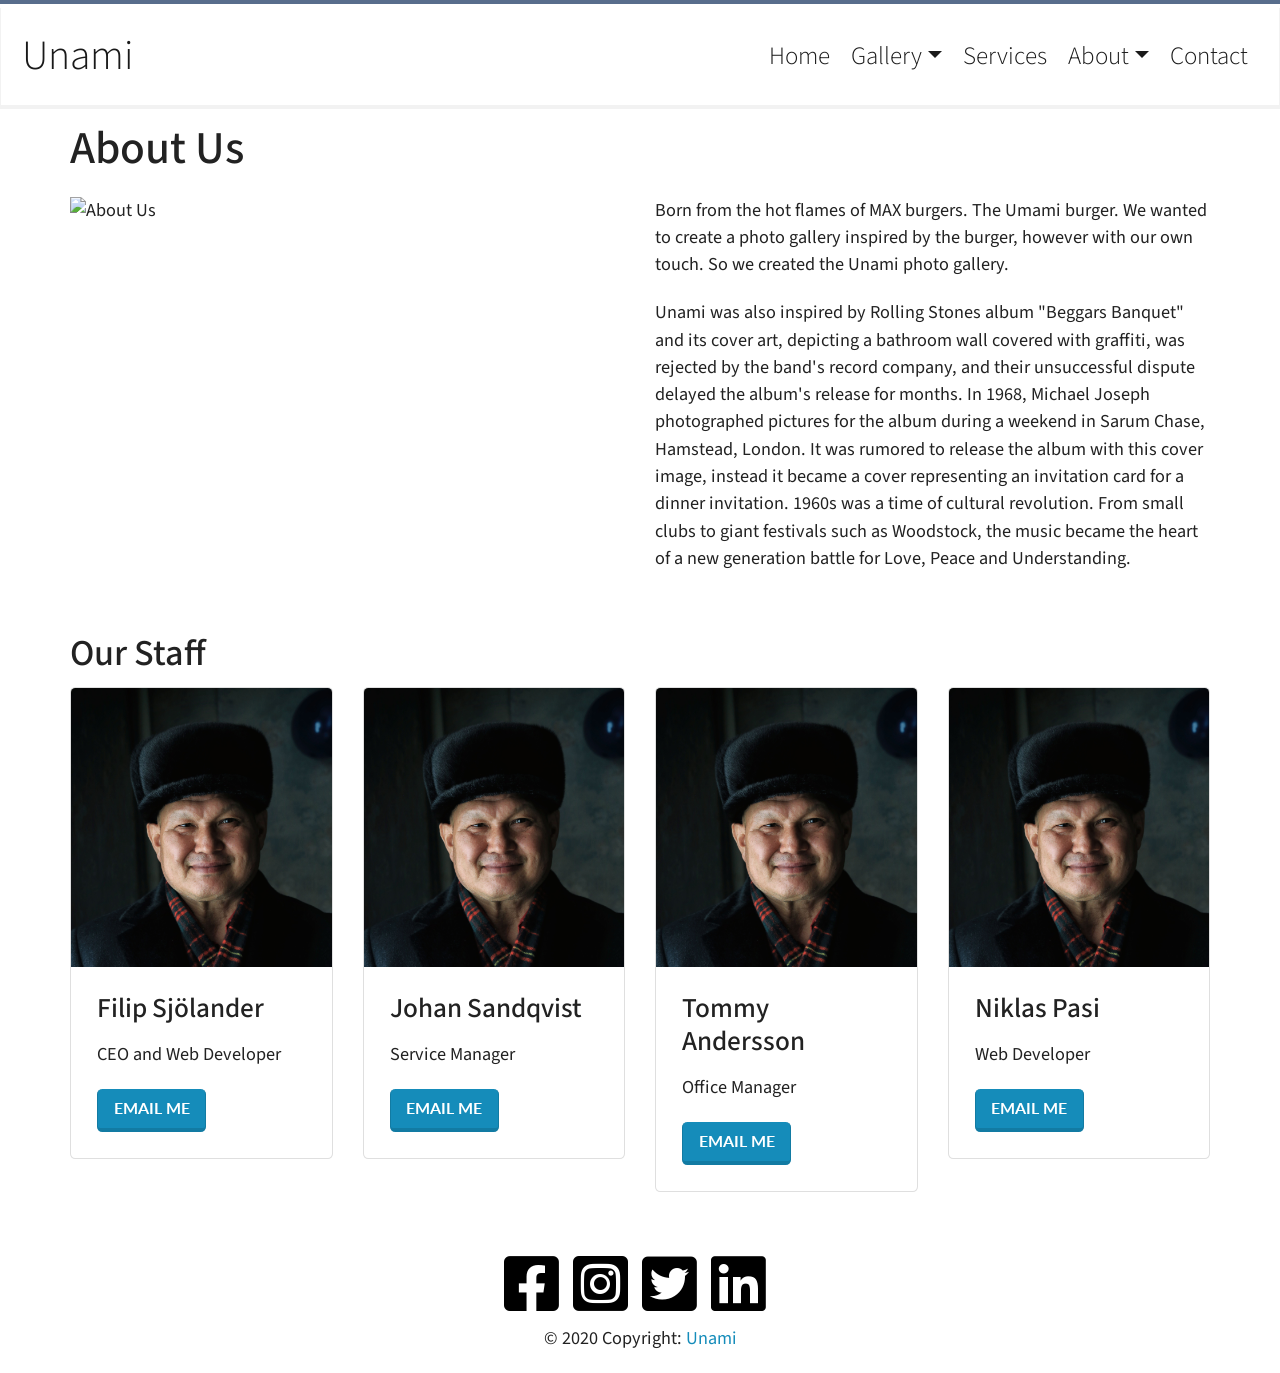
==== about.html @ f7d52b7b "Fix" ====
<!DOCTYPE html>
<html lang="en">

<head>
    <meta charset="UTF-8">
    <meta name="viewport" content="width=device-width, initial-scale=1.0">
    <meta name="description" content="Unami - About Us">
    <title>About</title>
    <link rel="stylesheet" href="style.css">
    <link href="https://fonts.googleapis.com/css?family=Lato:300&display=swap" rel="stylesheet">
    <link rel="stylesheet" href="bootstrap.min.css">
    <script src="https://ajax.googleapis.com/ajax/libs/jquery/3.4.1/jquery.min.js"></script>
    <script src="https://cdnjs.cloudflare.com/ajax/libs/popper.js/1.16.0/umd/popper.min.js"></script>
    <script src="https://maxcdn.bootstrapcdn.com/bootstrap/4.4.1/js/bootstrap.min.js"></script>
    <link rel="stylesheet" href="https://cdnjs.cloudflare.com/ajax/libs/font-awesome/5.13.0/css/all.min.css"
        integrity="sha256-h20CPZ0QyXlBuAw7A+KluUYx/3pK+c7lYEpqLTlxjYQ=" crossorigin="anonymous" />
    <script src="HTML_Include.js"></script>
</head>

<body>
    <div w3-include-html="navbar.html"></div>
    <div class="container">
        <h1>About Us</h1>
            <div class="row">
                <div class="col">

                    <img src="photos/about-us.jpg" alt="About Us" width="100%">
                </div>
                <div class="col">
                    <p>Born from the hot flames of MAX burgers. The Umami burger. We wanted to create a photo gallery
                        inspired by
                        the burger, however with our own touch. So we created the Unami photo gallery.</p>
                    <p>Unami was also inspired by Rolling Stones album "Beggars Banquet" and its cover art, depicting a
                        bathroom
                        wall covered with graffiti, was rejected by the band's record company, and their unsuccessful
                        dispute
                        delayed the album's release for months. In 1968, Michael Joseph photographed pictures for the
                        album
                        during a
                        weekend in Sarum Chase, Hamstead, London. It was rumored to release the album with this cover
                        image,
                        instead
                        it became a cover representing an invitation card for a dinner invitation. 1960s was a time of
                        cultural
                        revolution. From small clubs to giant festivals such as Woodstock, the music became the heart of
                        a
                        new
                        generation battle for Love, Peace and Understanding.</p>

                </div>
            </div>
        <h2 style="margin-top: 40px;">Our Staff</h2>
        <div class="row">
            <div class="col mx-auto">
                <div class="card">
                    <img class="card-img-top" src="photos/profile-pic1.jpg" alt="Filip Sjölander">
                    <div class="card-body">
                        <h4 class="card-title">Filip Sjölander</h4>
                        <p class="card-text">CEO and Web Developer</p>
                        <a href="mailto:filipsjolander@unami.com" class="btn btn-primary">Email Me</a>
                    </div>
                </div>
            </div>
            <div class="col mx-auto">
                <div class="card">
                    <img class="card-img-top" src="photos/profile-pic1.jpg" alt="Filip Sjölander">
                    <div class="card-body">
                        <h4 class="card-title">Johan Sandqvist</h4>
                        <p class="card-text">Service Manager</p>
                        <a href="mailto:filipsjolander@unami.com" class="btn btn-primary">Email Me</a>
                    </div>
                </div>
            </div>
            <div class="col mx-auto">
                <div class="card">
                    <img class="card-img-top" src="photos/profile-pic1.jpg" alt="Filip Sjölander">
                    <div class="card-body">
                        <h4 class="card-title">Tommy Andersson</h4>
                        <p class="card-text">Office Manager</p>
                        <a href="mailto:filipsjolander@unami.com" class="btn btn-primary">Email Me</a>
                    </div>
                </div>
            </div>
            <div class="col mx-auto">
                <div class="card">
                    <img class="card-img-top" src="photos/profile-pic1.jpg" alt="Filip Sjölander">
                    <div class="card-body">
                        <h4 class="card-title">Niklas Pasi</h4>
                        <p class="card-text">Web Developer</p>
                        <a href="mailto:filipsjolander@unami.com" class="btn btn-primary">Email Me</a>
                    </div>
                </div>
            </div>
        </div>
    </div>
    <div w3-include-html="footer.html"></div>
    <script>includeHTML();</script>
    <script src="animations.js"></script>
</body>

</html>
---- style.css ----
html {
    overflow-y: scroll;
    overflow-x: hidden;
    margin: 0;
    padding: 0;
    scroll-behavior: smooth;
    font-size: 1.3rem;
    font-family: 'Lato', 'Lucida Sans', 'Lucida Sans Regular', 'Lucida Grande', 'Lucida Sans Unicode', Geneva, Verdana, sans-serif;
}

.navbar {
    margin-bottom: 1%;
    margin-top: 4px;
}
.nav-link {
    color: rgb(26, 26, 26) !important; 
}
.over-nav {
    background-color: #586d8c;
    height: 4px;
    width: 100vw;
}

.gallery {
    -webkit-column-count: 3;
    -moz-column-count: 3;
    column-count: 3;
    -webkit-column-width: 33%;
    -moz-column-width: 33%;
    column-width: 33%;
}

.splashtext {
    margin-top: 17%;
    font-weight: 200;
    font-size: 10rem;
    z-index: 2;
}

.under-splashtext {
    font-weight: 100;
    font-size: 3rem;
    margin-top: -3%;
}

.btn {
    font-family: Lato;
}

.navbar-brand {
    font-size: 2rem !important;
}
.table .fa-check-circle {
    color: green;
    font-size: 1.5rem;
}
.table .fa-times-circle {
    color: red;
    font-size: 1.5rem;
}

.nav-link {
    font-size: 1.2rem !important;
}

.background {
    margin-top: -2%;
    width: 100vw;
    height: 100vh;
    margin-bottom: -900px;
    z-index: -1;
}

.index-container {
    margin-bottom: 500px;
}

.blockquote-footer {
    margin-bottom: 550px;
}

h1 {
    margin-bottom: 20px !important;
}

.container {
    padding: 0 !important;
}

.page-footer {
    margin-top: 40px;
}

.socials a {
    font-size: 3rem;
    color: black;
    text-decoration: none;
    margin-right: 10px;
    margin-bottom: 10px;
}

.socials a:hover {
    font-size: 3rem;
    color: rgb(185, 185, 185);
    text-decoration: none;
}

a:hover {
    cursor: pointer;
}



.card-head {
    padding: 10px 0 0 0 !important;
}
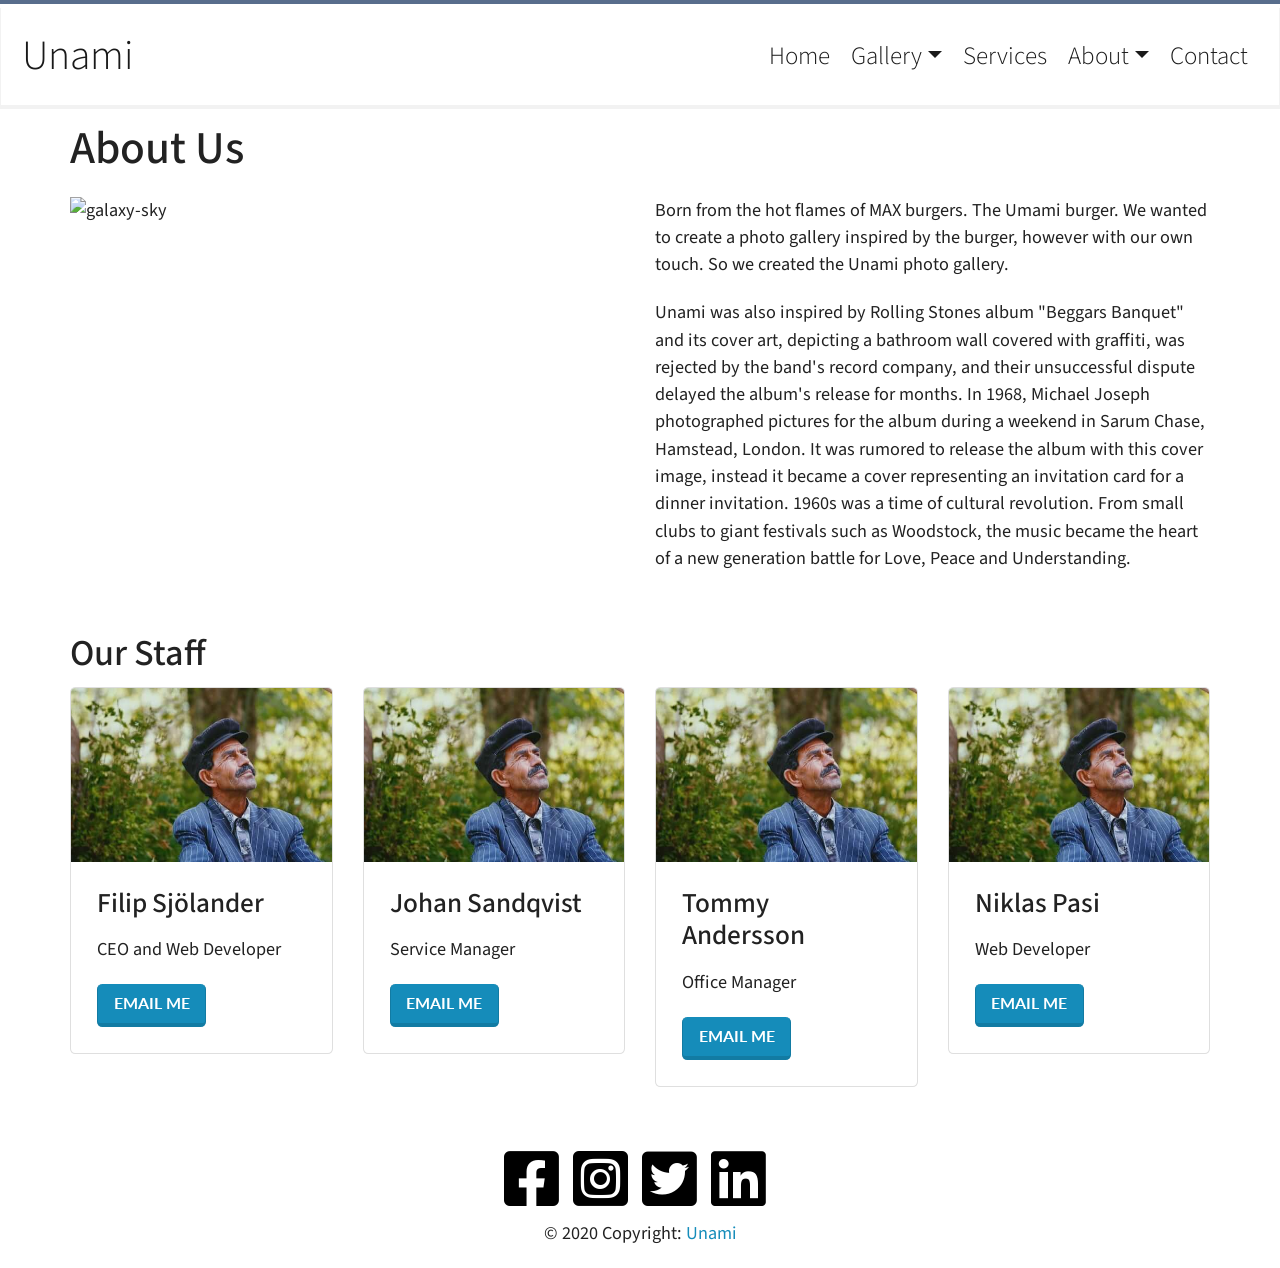
==== commit 26c460fd: "Add files via upload" ====
--- a/about.html
+++ b/about.html
@@ -1,101 +1,101 @@
-<!DOCTYPE html>
-<html lang="en">
-
-<head>
-    <meta charset="UTF-8">
-    <meta name="viewport" content="width=device-width, initial-scale=1.0">
-    <meta name="description" content="Unami - About Us">
-    <title>About</title>
-    <link rel="stylesheet" href="style.css">
-    <link href="https://fonts.googleapis.com/css?family=Lato:300&display=swap" rel="stylesheet">
-    <link rel="stylesheet" href="bootstrap.min.css">
-    <script src="https://ajax.googleapis.com/ajax/libs/jquery/3.4.1/jquery.min.js"></script>
-    <script src="https://cdnjs.cloudflare.com/ajax/libs/popper.js/1.16.0/umd/popper.min.js"></script>
-    <script src="https://maxcdn.bootstrapcdn.com/bootstrap/4.4.1/js/bootstrap.min.js"></script>
-    <link rel="stylesheet" href="https://cdnjs.cloudflare.com/ajax/libs/font-awesome/5.13.0/css/all.min.css"
-        integrity="sha256-h20CPZ0QyXlBuAw7A+KluUYx/3pK+c7lYEpqLTlxjYQ=" crossorigin="anonymous" />
-    <script src="HTML_Include.js"></script>
-</head>
-
-<body>
-    <div w3-include-html="navbar.html"></div>
-    <div class="container">
-        <h1>About Us</h1>
-            <div class="row">
-                <div class="col">
-
-                    <img src="photos/about-us.jpg" alt="About Us" width="100%">
-                </div>
-                <div class="col">
-                    <p>Born from the hot flames of MAX burgers. The Umami burger. We wanted to create a photo gallery
-                        inspired by
-                        the burger, however with our own touch. So we created the Unami photo gallery.</p>
-                    <p>Unami was also inspired by Rolling Stones album "Beggars Banquet" and its cover art, depicting a
-                        bathroom
-                        wall covered with graffiti, was rejected by the band's record company, and their unsuccessful
-                        dispute
-                        delayed the album's release for months. In 1968, Michael Joseph photographed pictures for the
-                        album
-                        during a
-                        weekend in Sarum Chase, Hamstead, London. It was rumored to release the album with this cover
-                        image,
-                        instead
-                        it became a cover representing an invitation card for a dinner invitation. 1960s was a time of
-                        cultural
-                        revolution. From small clubs to giant festivals such as Woodstock, the music became the heart of
-                        a
-                        new
-                        generation battle for Love, Peace and Understanding.</p>
-
-                </div>
-            </div>
-        <h2 style="margin-top: 40px;">Our Staff</h2>
-        <div class="row">
-            <div class="col mx-auto">
-                <div class="card">
-                    <img class="card-img-top" src="photos/profile-pic1.jpg" alt="Filip Sjölander">
-                    <div class="card-body">
-                        <h4 class="card-title">Filip Sjölander</h4>
-                        <p class="card-text">CEO and Web Developer</p>
-                        <a href="mailto:filipsjolander@unami.com" class="btn btn-primary">Email Me</a>
-                    </div>
-                </div>
-            </div>
-            <div class="col mx-auto">
-                <div class="card">
-                    <img class="card-img-top" src="photos/profile-pic1.jpg" alt="Filip Sjölander">
-                    <div class="card-body">
-                        <h4 class="card-title">Johan Sandqvist</h4>
-                        <p class="card-text">Service Manager</p>
-                        <a href="mailto:filipsjolander@unami.com" class="btn btn-primary">Email Me</a>
-                    </div>
-                </div>
-            </div>
-            <div class="col mx-auto">
-                <div class="card">
-                    <img class="card-img-top" src="photos/profile-pic1.jpg" alt="Filip Sjölander">
-                    <div class="card-body">
-                        <h4 class="card-title">Tommy Andersson</h4>
-                        <p class="card-text">Office Manager</p>
-                        <a href="mailto:filipsjolander@unami.com" class="btn btn-primary">Email Me</a>
-                    </div>
-                </div>
-            </div>
-            <div class="col mx-auto">
-                <div class="card">
-                    <img class="card-img-top" src="photos/profile-pic1.jpg" alt="Filip Sjölander">
-                    <div class="card-body">
-                        <h4 class="card-title">Niklas Pasi</h4>
-                        <p class="card-text">Web Developer</p>
-                        <a href="mailto:filipsjolander@unami.com" class="btn btn-primary">Email Me</a>
-                    </div>
-                </div>
-            </div>
-        </div>
-    </div>
-    <div w3-include-html="footer.html"></div>
-    <script>includeHTML();</script>
-    <script src="animations.js"></script>
-</body>
-
+<!DOCTYPE html>
+<html lang="en">
+
+<head>
+    <meta charset="UTF-8">
+    <meta name="viewport" content="width=device-width, initial-scale=1.0">
+    <meta name="description" content="Unami - About Us">
+    <title>About</title>
+    <link rel="stylesheet" href="style.css">
+    <link href="https://fonts.googleapis.com/css?family=Lato:300&display=swap" rel="stylesheet">
+    <link rel="stylesheet" href="bootstrap.min.css">
+    <script src="https://ajax.googleapis.com/ajax/libs/jquery/3.4.1/jquery.min.js"></script>
+    <script src="https://cdnjs.cloudflare.com/ajax/libs/popper.js/1.16.0/umd/popper.min.js"></script>
+    <script src="https://maxcdn.bootstrapcdn.com/bootstrap/4.4.1/js/bootstrap.min.js"></script>
+    <link rel="stylesheet" href="https://cdnjs.cloudflare.com/ajax/libs/font-awesome/5.13.0/css/all.min.css"
+        integrity="sha256-h20CPZ0QyXlBuAw7A+KluUYx/3pK+c7lYEpqLTlxjYQ=" crossorigin="anonymous" />
+    <script src="HTML_Include.js"></script>
+</head>
+
+<body>
+    <div w3-include-html="navbar.html"></div>
+    <div class="container">
+        <h1>About Us</h1>
+            <div class="row">
+                <div class="col">
+
+                    <img src="photos/about-us.jpg" alt="galaxy-sky" width="100%">
+                </div>
+                <div class="col">
+                    <p>Born from the hot flames of MAX burgers. The Umami burger. We wanted to create a photo gallery
+                        inspired by
+                        the burger, however with our own touch. So we created the Unami photo gallery.</p>
+                    <p>Unami was also inspired by Rolling Stones album "Beggars Banquet" and its cover art, depicting a
+                        bathroom
+                        wall covered with graffiti, was rejected by the band's record company, and their unsuccessful
+                        dispute
+                        delayed the album's release for months. In 1968, Michael Joseph photographed pictures for the
+                        album
+                        during a
+                        weekend in Sarum Chase, Hamstead, London. It was rumored to release the album with this cover
+                        image,
+                        instead
+                        it became a cover representing an invitation card for a dinner invitation. 1960s was a time of
+                        cultural
+                        revolution. From small clubs to giant festivals such as Woodstock, the music became the heart of
+                        a
+                        new
+                        generation battle for Love, Peace and Understanding.</p>
+
+                </div>
+            </div>
+        <h2 style="margin-top: 40px;">Our Staff</h2>
+        <div class="row">
+            <div class="col mx-auto">
+                <div class="card">
+                    <img class="card-img-top" src="photos/profile-pic1.jpg" alt="Filip Sjölander">
+                    <div class="card-body">
+                        <h4 class="card-title">Filip Sjölander</h4>
+                        <p class="card-text">CEO and Web Developer</p>
+                        <a href="mailto:filipsjolander@unami.com" class="btn btn-primary">Email Me</a>
+                    </div>
+                </div>
+            </div>
+            <div class="col mx-auto">
+                <div class="card">
+                    <img class="card-img-top" src="photos/profile-pic1.jpg" alt="Filip Sjölander">
+                    <div class="card-body">
+                        <h4 class="card-title">Johan Sandqvist</h4>
+                        <p class="card-text">Service Manager</p>
+                        <a href="mailto:filipsjolander@unami.com" class="btn btn-primary">Email Me</a>
+                    </div>
+                </div>
+            </div>
+            <div class="col mx-auto">
+                <div class="card">
+                    <img class="card-img-top" src="photos/profile-pic1.jpg" alt="Filip Sjölander">
+                    <div class="card-body">
+                        <h4 class="card-title">Tommy Andersson</h4>
+                        <p class="card-text">Office Manager</p>
+                        <a href="mailto:filipsjolander@unami.com" class="btn btn-primary">Email Me</a>
+                    </div>
+                </div>
+            </div>
+            <div class="col mx-auto">
+                <div class="card">
+                    <img class="card-img-top" src="photos/profile-pic1.jpg" alt="Filip Sjölander">
+                    <div class="card-body">
+                        <h4 class="card-title">Niklas Pasi</h4>
+                        <p class="card-text">Web Developer</p>
+                        <a href="mailto:filipsjolander@unami.com" class="btn btn-primary">Email Me</a>
+                    </div>
+                </div>
+            </div>
+        </div>
+    </div>
+    <div w3-include-html="footer.html"></div>
+    <script>includeHTML();</script>
+    <script src="animations.js"></script>
+</body>
+
 </html>
--- a/style.css
+++ b/style.css
@@ -1,116 +1,116 @@
-html {
-    overflow-y: scroll;
-    overflow-x: hidden;
-    margin: 0;
-    padding: 0;
-    scroll-behavior: smooth;
-    font-size: 1.3rem;
-    font-family: 'Lato', 'Lucida Sans', 'Lucida Sans Regular', 'Lucida Grande', 'Lucida Sans Unicode', Geneva, Verdana, sans-serif;
-}
-
-.navbar {
-    margin-bottom: 1%;
-    margin-top: 4px;
-}
-.nav-link {
-    color: rgb(26, 26, 26) !important; 
-}
-.over-nav {
-    background-color: #586d8c;
-    height: 4px;
-    width: 100vw;
-}
-
-.gallery {
-    -webkit-column-count: 3;
-    -moz-column-count: 3;
-    column-count: 3;
-    -webkit-column-width: 33%;
-    -moz-column-width: 33%;
-    column-width: 33%;
-}
-
-.splashtext {
-    margin-top: 17%;
-    font-weight: 200;
-    font-size: 10rem;
-    z-index: 2;
-}
-
-.under-splashtext {
-    font-weight: 100;
-    font-size: 3rem;
-    margin-top: -3%;
-}
-
-.btn {
-    font-family: Lato;
-}
-
-.navbar-brand {
-    font-size: 2rem !important;
-}
-.table .fa-check-circle {
-    color: green;
-    font-size: 1.5rem;
-}
-.table .fa-times-circle {
-    color: red;
-    font-size: 1.5rem;
-}
-
-.nav-link {
-    font-size: 1.2rem !important;
-}
-
-.background {
-    margin-top: -2%;
-    width: 100vw;
-    height: 100vh;
-    margin-bottom: -900px;
-    z-index: -1;
-}
-
-.index-container {
-    margin-bottom: 500px;
-}
-
-.blockquote-footer {
-    margin-bottom: 550px;
-}
-
-h1 {
-    margin-bottom: 20px !important;
-}
-
-.container {
-    padding: 0 !important;
-}
-
-.page-footer {
-    margin-top: 40px;
-}
-
-.socials a {
-    font-size: 3rem;
-    color: black;
-    text-decoration: none;
-    margin-right: 10px;
-    margin-bottom: 10px;
-}
-
-.socials a:hover {
-    font-size: 3rem;
-    color: rgb(185, 185, 185);
-    text-decoration: none;
-}
-
-a:hover {
-    cursor: pointer;
-}
-
-
-
-.card-head {
-    padding: 10px 0 0 0 !important;
+html {
+    overflow-y: scroll;
+    overflow-x: hidden;
+    margin: 0;
+    padding: 0;
+    scroll-behavior: smooth;
+    font-size: 1.3rem;
+    font-family: 'Lato', 'Lucida Sans', 'Lucida Sans Regular', 'Lucida Grande', 'Lucida Sans Unicode', Geneva, Verdana, sans-serif;
+}
+
+.navbar {
+    margin-bottom: 1%;
+    margin-top: 4px;
+}
+.nav-link {
+    color: rgb(26, 26, 26) !important; 
+}
+.over-nav {
+    background-color: #586d8c;
+    height: 4px;
+    width: 100vw;
+}
+
+.gallery {
+    -webkit-column-count: 3;
+    -moz-column-count: 3;
+    column-count: 3;
+    -webkit-column-width: 33%;
+    -moz-column-width: 33%;
+    column-width: 33%;
+}
+
+.splashtext {
+    margin-top: 17%;
+    font-weight: 200;
+    font-size: 10rem;
+    z-index: 2;
+}
+
+.under-splashtext {
+    font-weight: 100;
+    font-size: 3rem;
+    margin-top: -3%;
+}
+
+.btn {
+    font-family: Lato;
+}
+
+.navbar-brand {
+    font-size: 2rem !important;
+}
+.table .fa-check-circle {
+    color: green;
+    font-size: 1.5rem;
+}
+.table .fa-times-circle {
+    color: red;
+    font-size: 1.5rem;
+}
+
+.nav-link {
+    font-size: 1.2rem !important;
+}
+
+.background {
+    margin-top: -2%;
+    width: 100vw;
+    height: 100vh;
+    margin-bottom: -900px;
+    z-index: -1;
+}
+
+.index-container {
+    margin-bottom: 500px;
+}
+
+.blockquote-footer {
+    margin-bottom: 550px;
+}
+
+h1 {
+    margin-bottom: 20px !important;
+}
+
+.container {
+    padding: 0 !important;
+}
+
+.page-footer {
+    margin-top: 40px;
+}
+
+.socials a {
+    font-size: 3rem;
+    color: black;
+    text-decoration: none;
+    margin-right: 10px;
+    margin-bottom: 10px;
+}
+
+.socials a:hover {
+    font-size: 3rem;
+    color: rgb(185, 185, 185);
+    text-decoration: none;
+}
+
+a:hover {
+    cursor: pointer;
+}
+
+
+
+.card-head {
+    padding: 10px 0 0 0 !important;
 }
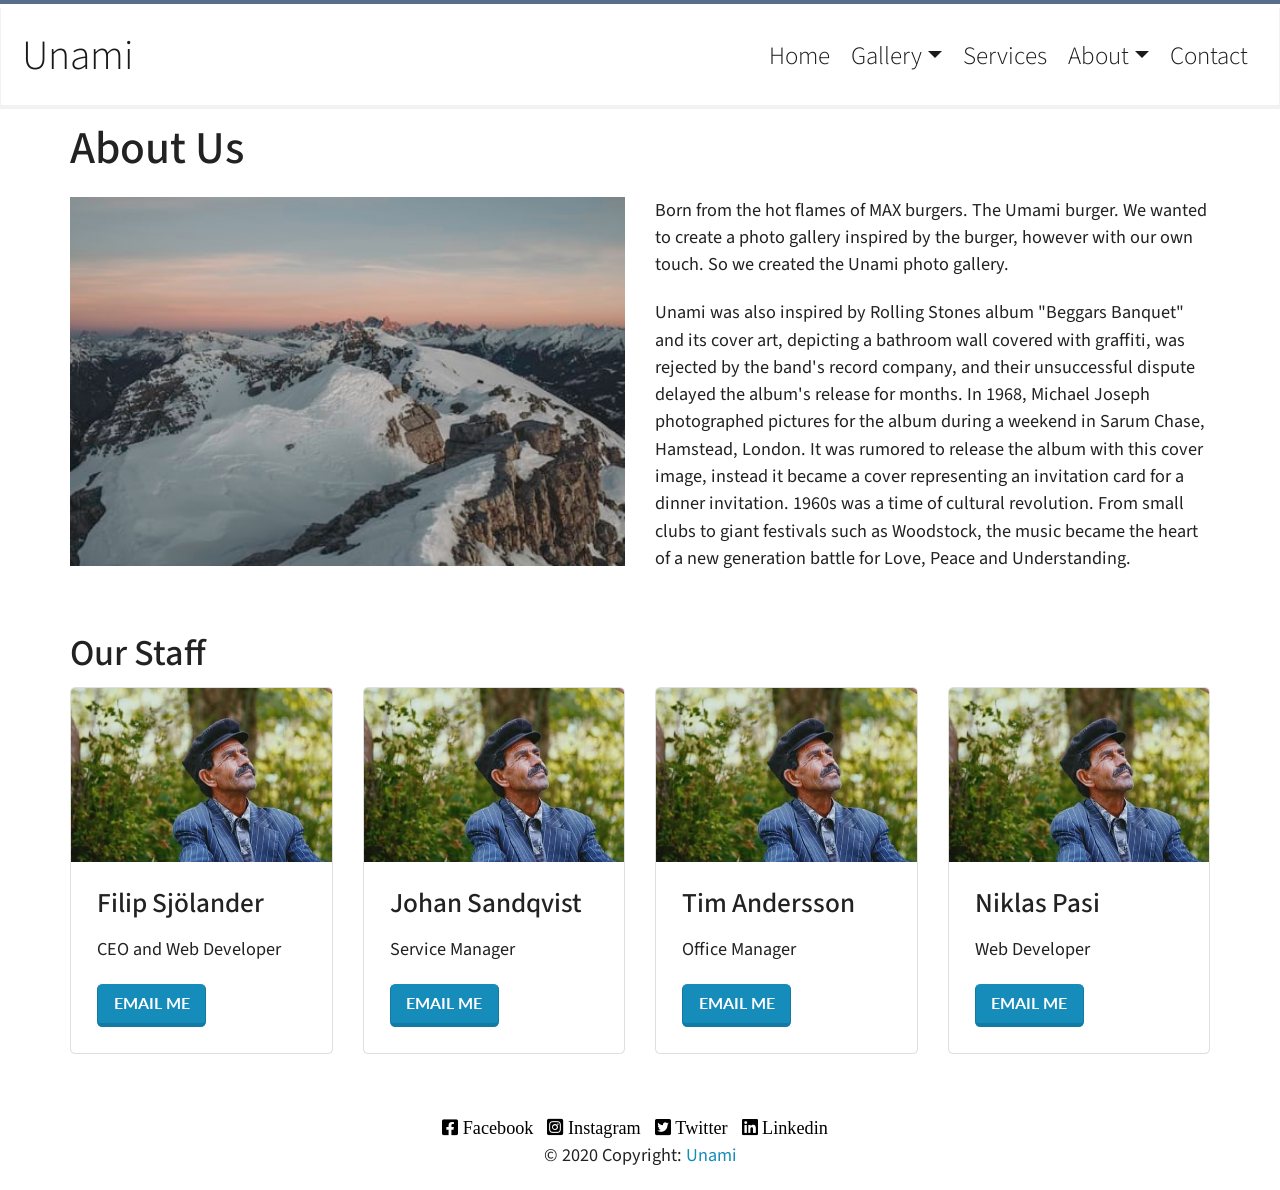
==== commit ee5d7fc6: "new" ====
--- a/about.html
+++ b/about.html
@@ -24,7 +24,7 @@
             <div class="row">
                 <div class="col">
 
-                    <img src="photos/about-us.jpg" alt="galaxy-sky" width="100%">
+                    <img src="photos/snowy-mountain.jpg" alt="snowy-mountain" width="100%">
                 </div>
                 <div class="col">
                     <p>Born from the hot flames of MAX burgers. The Umami burger. We wanted to create a photo gallery
@@ -75,7 +75,7 @@
                 <div class="card">
                     <img class="card-img-top" src="photos/profile-pic1.jpg" alt="Filip Sjölander">
                     <div class="card-body">
-                        <h4 class="card-title">Tommy Andersson</h4>
+                        <h4 class="card-title">Tim Andersson</h4>
                         <p class="card-text">Office Manager</p>
                         <a href="mailto:filipsjolander@unami.com" class="btn btn-primary">Email Me</a>
                     </div>
--- a/style.css
+++ b/style.css
@@ -12,9 +12,11 @@
     margin-bottom: 1%;
     margin-top: 4px;
 }
+
 .nav-link {
-    color: rgb(26, 26, 26) !important; 
+    color: rgb(26, 26, 26) !important;
 }
+
 .over-nav {
     background-color: #586d8c;
     height: 4px;
@@ -50,10 +52,12 @@
 .navbar-brand {
     font-size: 2rem !important;
 }
+
 .table .fa-check-circle {
     color: green;
     font-size: 1.5rem;
 }
+
 .table .fa-times-circle {
     color: red;
     font-size: 1.5rem;
@@ -92,15 +96,14 @@
 }
 
 .socials a {
-    font-size: 3rem;
     color: black;
     text-decoration: none;
     margin-right: 10px;
     margin-bottom: 10px;
+    line-height: 0;
 }
 
 .socials a:hover {
-    font-size: 3rem;
     color: rgb(185, 185, 185);
     text-decoration: none;
 }
@@ -109,8 +112,6 @@
     cursor: pointer;
 }
 
-
-
 .card-head {
     padding: 10px 0 0 0 !important;
 }
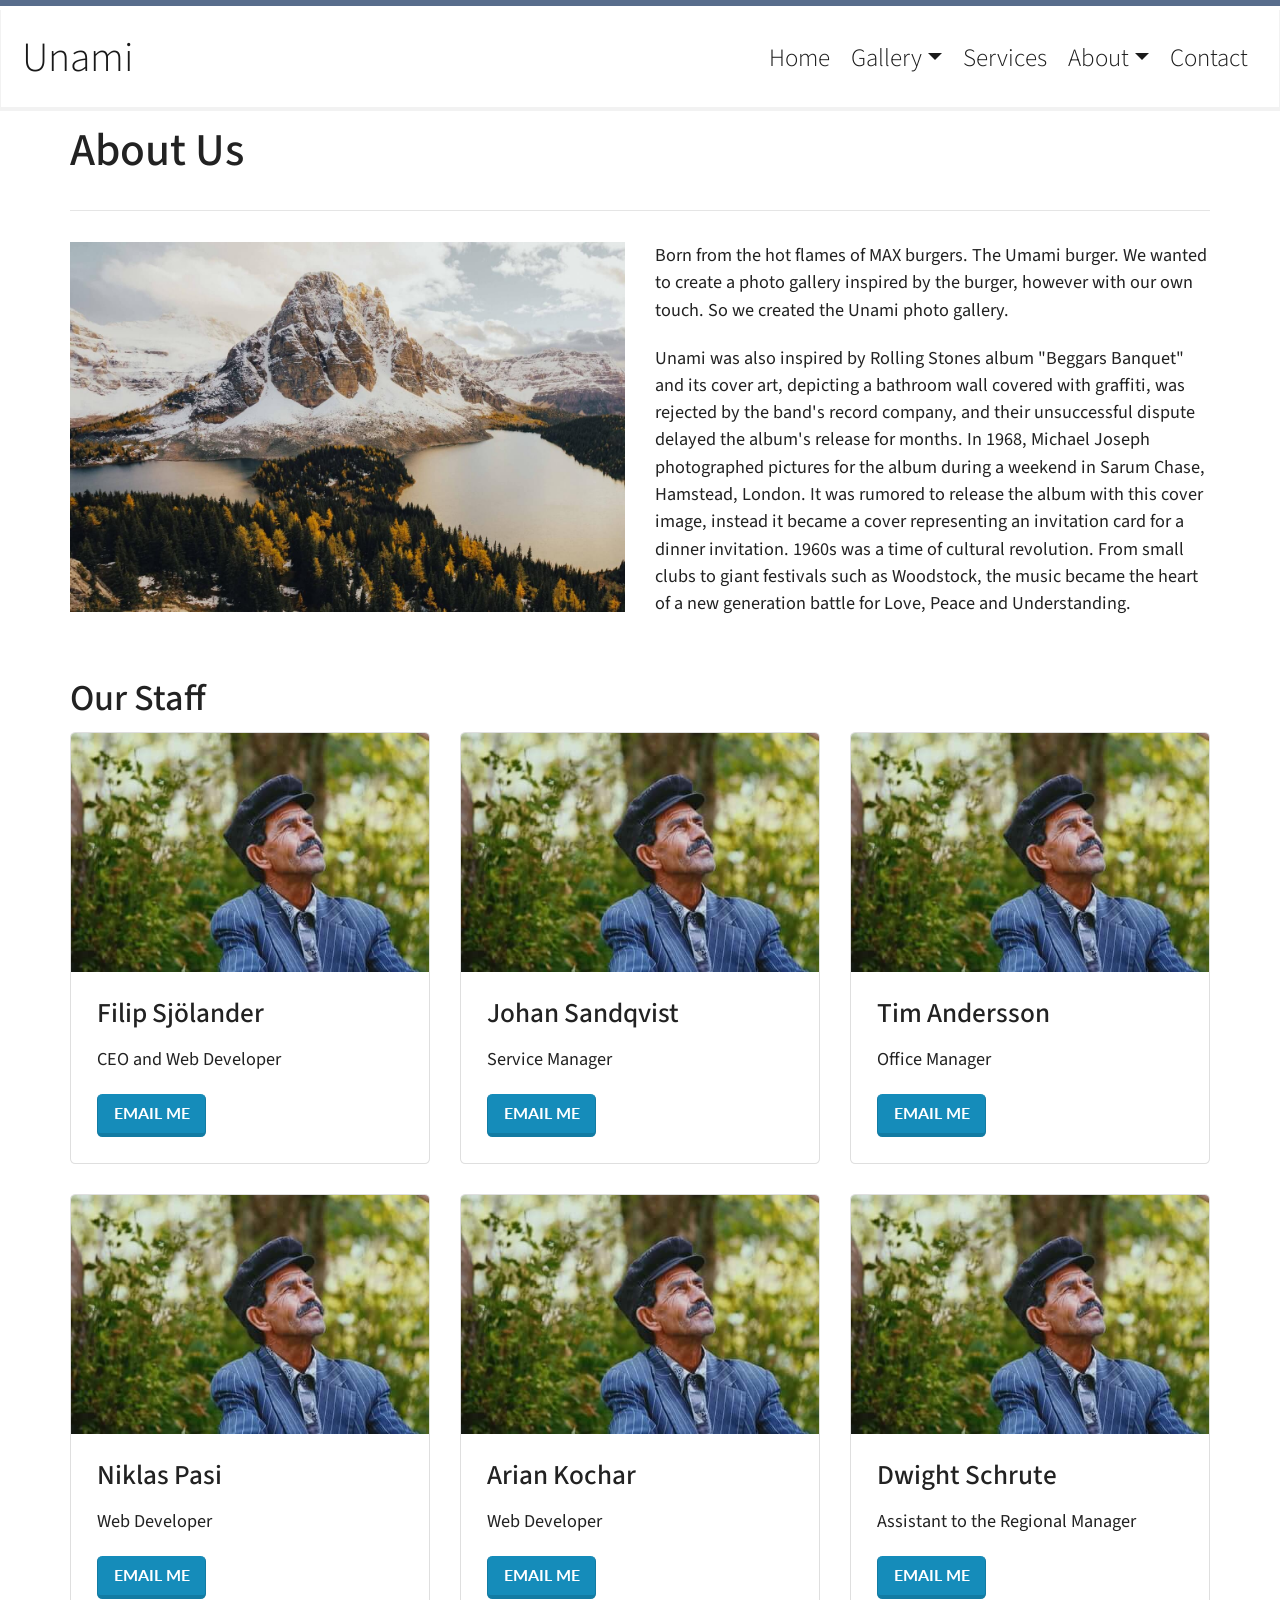
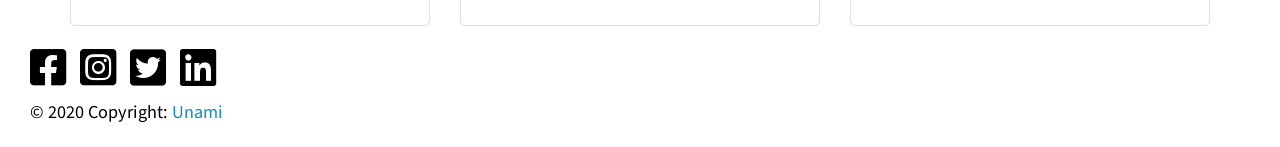
==== commit 0f5def38: "update" ====
--- a/about.html
+++ b/about.html
@@ -1,101 +1,168 @@
 <!DOCTYPE html>
 <html lang="en">
-
-<head>
-    <meta charset="UTF-8">
-    <meta name="viewport" content="width=device-width, initial-scale=1.0">
-    <meta name="description" content="Unami - About Us">
+  <head>
+    <meta charset="UTF-8" />
+    <meta name="viewport" content="width=device-width, initial-scale=1.0" />
+    <meta name="description" content="Unami - About Us" />
     <title>About</title>
-    <link rel="stylesheet" href="style.css">
-    <link href="https://fonts.googleapis.com/css?family=Lato:300&display=swap" rel="stylesheet">
-    <link rel="stylesheet" href="bootstrap.min.css">
+    <link rel="apple-touch-icon" sizes="180x180" href="favicon/apple-touch-icon.png" />
+    <link rel="icon" type="image/png" sizes="32x32" href="favicon/favicon-32x32.png" />
+    <link rel="icon" type="image/png" sizes="16x16" href="favicon/favicon-16x16.png" />
+    <link rel="manifest" href="favicon/site.webmanifest" />
+    <link rel="stylesheet" href="style.css" />
+    <link rel="stylesheet" href="bootstrap.min.css" />
     <script src="https://ajax.googleapis.com/ajax/libs/jquery/3.4.1/jquery.min.js"></script>
     <script src="https://cdnjs.cloudflare.com/ajax/libs/popper.js/1.16.0/umd/popper.min.js"></script>
     <script src="https://maxcdn.bootstrapcdn.com/bootstrap/4.4.1/js/bootstrap.min.js"></script>
-    <link rel="stylesheet" href="https://cdnjs.cloudflare.com/ajax/libs/font-awesome/5.13.0/css/all.min.css"
-        integrity="sha256-h20CPZ0QyXlBuAw7A+KluUYx/3pK+c7lYEpqLTlxjYQ=" crossorigin="anonymous" />
+    <link
+      rel="stylesheet"
+      href="https://cdnjs.cloudflare.com/ajax/libs/font-awesome/5.13.0/css/all.min.css"
+      integrity="sha256-h20CPZ0QyXlBuAw7A+KluUYx/3pK+c7lYEpqLTlxjYQ="
+      crossorigin="anonymous"
+    />
     <script src="HTML_Include.js"></script>
-</head>
+  </head>
 
-<body>
+  <body>
     <div w3-include-html="navbar.html"></div>
     <div class="container">
-        <h1>About Us</h1>
-            <div class="row">
-                <div class="col">
-
-                    <img src="photos/snowy-mountain.jpg" alt="snowy-mountain" width="100%">
-                </div>
-                <div class="col">
-                    <p>Born from the hot flames of MAX burgers. The Umami burger. We wanted to create a photo gallery
-                        inspired by
-                        the burger, however with our own touch. So we created the Unami photo gallery.</p>
-                    <p>Unami was also inspired by Rolling Stones album "Beggars Banquet" and its cover art, depicting a
-                        bathroom
-                        wall covered with graffiti, was rejected by the band's record company, and their unsuccessful
-                        dispute
-                        delayed the album's release for months. In 1968, Michael Joseph photographed pictures for the
-                        album
-                        during a
-                        weekend in Sarum Chase, Hamstead, London. It was rumored to release the album with this cover
-                        image,
-                        instead
-                        it became a cover representing an invitation card for a dinner invitation. 1960s was a time of
-                        cultural
-                        revolution. From small clubs to giant festivals such as Woodstock, the music became the heart of
-                        a
-                        new
-                        generation battle for Love, Peace and Understanding.</p>
-
-                </div>
+      <h1>About Us</h1>
+      <hr class="my-4" />
+      <div class="row">
+        <div class="col">
+          <img
+            src="photos/about-mountain.jpg"
+            alt="snowy-mountain"
+            width="100%"
+          />
+        </div>
+        <div class="col">
+          <p>
+            Born from the hot flames of MAX burgers. The Umami burger. We wanted
+            to create a photo gallery inspired by the burger, however with our
+            own touch. So we created the Unami photo gallery.
+          </p>
+          <p>
+            Unami was also inspired by Rolling Stones album "Beggars Banquet"
+            and its cover art, depicting a bathroom wall covered with graffiti,
+            was rejected by the band's record company, and their unsuccessful
+            dispute delayed the album's release for months. In 1968, Michael
+            Joseph photographed pictures for the album during a weekend in Sarum
+            Chase, Hamstead, London. It was rumored to release the album with
+            this cover image, instead it became a cover representing an
+            invitation card for a dinner invitation. 1960s was a time of
+            cultural revolution. From small clubs to giant festivals such as
+            Woodstock, the music became the heart of a new generation battle for
+            Love, Peace and Understanding.
+          </p>
+        </div>
+      </div>
+      <h2 style="margin-top: 40px;">Our Staff</h2>
+      <div class="row">
+        <div class="col mx-auto">
+          <div class="card">
+            <img
+              class="card-img-top"
+              src="photos/profile-pic1.jpg"
+              alt="Filip Sjölander"
+            />
+            <div class="card-body">
+              <h4 class="card-title">Filip Sjölander</h4>
+              <p class="card-text">CEO and Web Developer</p>
+              <a href="mailto:filipsjolander@unami.com" class="btn btn-primary"
+                >Email Me</a
+              >
             </div>
-        <h2 style="margin-top: 40px;">Our Staff</h2>
-        <div class="row">
-            <div class="col mx-auto">
-                <div class="card">
-                    <img class="card-img-top" src="photos/profile-pic1.jpg" alt="Filip Sjölander">
-                    <div class="card-body">
-                        <h4 class="card-title">Filip Sjölander</h4>
-                        <p class="card-text">CEO and Web Developer</p>
-                        <a href="mailto:filipsjolander@unami.com" class="btn btn-primary">Email Me</a>
-                    </div>
-                </div>
+          </div>
+        </div>
+        <div class="col mx-auto">
+          <div class="card">
+            <img
+              class="card-img-top"
+              src="photos/profile-pic1.jpg"
+              alt="Filip Sjölander"
+            />
+            <div class="card-body">
+              <h4 class="card-title">Johan Sandqvist</h4>
+              <p class="card-text">Service Manager</p>
+              <a href="mailto:filipsjolander@unami.com" class="btn btn-primary"
+                >Email Me</a
+              >
             </div>
-            <div class="col mx-auto">
-                <div class="card">
-                    <img class="card-img-top" src="photos/profile-pic1.jpg" alt="Filip Sjölander">
-                    <div class="card-body">
-                        <h4 class="card-title">Johan Sandqvist</h4>
-                        <p class="card-text">Service Manager</p>
-                        <a href="mailto:filipsjolander@unami.com" class="btn btn-primary">Email Me</a>
-                    </div>
-                </div>
+          </div>
+        </div>
+        <div class="col mx-auto">
+          <div class="card">
+            <img
+              class="card-img-top"
+              src="photos/profile-pic1.jpg"
+              alt="Filip Sjölander"
+            />
+            <div class="card-body">
+              <h4 class="card-title">Tim Andersson</h4>
+              <p class="card-text">Office Manager</p>
+              <a href="mailto:filipsjolander@unami.com" class="btn btn-primary"
+                >Email Me</a
+              >
             </div>
-            <div class="col mx-auto">
-                <div class="card">
-                    <img class="card-img-top" src="photos/profile-pic1.jpg" alt="Filip Sjölander">
-                    <div class="card-body">
-                        <h4 class="card-title">Tim Andersson</h4>
-                        <p class="card-text">Office Manager</p>
-                        <a href="mailto:filipsjolander@unami.com" class="btn btn-primary">Email Me</a>
-                    </div>
-                </div>
+          </div>
+        </div>
+      </div>
+      <div class="row" style="margin-top: 30px;">
+        <div class="col mx-auto">
+          <div class="card">
+            <img
+              class="card-img-top"
+              src="photos/profile-pic1.jpg"
+              alt="Filip Sjölander"
+            />
+            <div class="card-body">
+              <h4 class="card-title">Niklas Pasi</h4>
+              <p class="card-text">Web Developer</p>
+              <a href="mailto:filipsjolander@unami.com" class="btn btn-primary"
+                >Email Me</a
+              >
             </div>
-            <div class="col mx-auto">
-                <div class="card">
-                    <img class="card-img-top" src="photos/profile-pic1.jpg" alt="Filip Sjölander">
-                    <div class="card-body">
-                        <h4 class="card-title">Niklas Pasi</h4>
-                        <p class="card-text">Web Developer</p>
-                        <a href="mailto:filipsjolander@unami.com" class="btn btn-primary">Email Me</a>
-                    </div>
-                </div>
+          </div>
+        </div>
+        <div class="col mx-auto">
+          <div class="card">
+            <img
+              class="card-img-top"
+              src="photos/profile-pic1.jpg"
+              alt="Filip Sjölander"
+            />
+            <div class="card-body">
+              <h4 class="card-title">Arian Kochar</h4>
+              <p class="card-text">Web Developer</p>
+              <a href="mailto:filipsjolander@unami.com" class="btn btn-primary"
+                >Email Me</a
+              >
             </div>
+          </div>
         </div>
+        <div class="col mx-auto">
+          <div class="card">
+            <img
+              class="card-img-top"
+              src="photos/profile-pic1.jpg"
+              alt="Filip Sjölander"
+            />
+            <div class="card-body">
+              <h4 class="card-title">Dwight Schrute</h4>
+              <p class="card-text">Assistant to the Regional Manager</p>
+              <a href="mailto:filipsjolander@unami.com" class="btn btn-primary"
+                >Email Me</a
+              >
+            </div>
+          </div>
+        </div>
+      </div>
     </div>
     <div w3-include-html="footer.html"></div>
-    <script>includeHTML();</script>
+    <script>
+      includeHTML();
+    </script>
     <script src="animations.js"></script>
-</body>
-
-</html>+  </body>
+</html>
--- a/style.css
+++ b/style.css
@@ -1,117 +1,135 @@
+@import url('https://fonts.googleapis.com/css2?family=Lato:wght@300;400;700&display=swap');
+
 html {
-    overflow-y: scroll;
-    overflow-x: hidden;
-    margin: 0;
-    padding: 0;
-    scroll-behavior: smooth;
-    font-size: 1.3rem;
-    font-family: 'Lato', 'Lucida Sans', 'Lucida Sans Regular', 'Lucida Grande', 'Lucida Sans Unicode', Geneva, Verdana, sans-serif;
+  overflow-y: scroll;
+  overflow-x: hidden;
+  margin: 0;
+  padding: 0;
+  scroll-behavior: smooth;
+  font-size: 1.3rem;
+  font-family: "Lato", "Lucida Sans", "Lucida Sans Regular", "Lucida Grande",
+    "Lucida Sans Unicode", Geneva, Verdana, sans-serif;
 }
 
 .navbar {
-    margin-bottom: 1%;
-    margin-top: 4px;
+  margin-bottom: 1%;
+  margin-top: 4px;
 }
 
 .nav-link {
-    color: rgb(26, 26, 26) !important;
+  color: rgb(26, 26, 26) !important;
 }
 
 .over-nav {
-    background-color: #586d8c;
-    height: 4px;
-    width: 100vw;
+  background-color: #586d8c;
+  height: 6px;
+  width: 100vw;
 }
 
 .gallery {
-    -webkit-column-count: 3;
-    -moz-column-count: 3;
-    column-count: 3;
-    -webkit-column-width: 33%;
-    -moz-column-width: 33%;
-    column-width: 33%;
+  -webkit-column-count: 3;
+  -moz-column-count: 3;
+  column-count: 3;
+  -webkit-column-width: 33%;
+  -moz-column-width: 33%;
+  column-width: 33%;
 }
 
 .splashtext {
-    margin-top: 17%;
-    font-weight: 200;
-    font-size: 10rem;
-    z-index: 2;
+  margin-top: 17%;
+  font-weight: 350;
+  font-size: 10rem;
+  z-index: 2;
+  color: white;
 }
 
 .under-splashtext {
-    font-weight: 100;
-    font-size: 3rem;
-    margin-top: -3%;
+  font-weight: 100;
+  font-size: 3rem;
+  margin-top: -3%;
+  color: white;
 }
 
 .btn {
-    font-family: Lato;
+  font-family: Lato;
 }
 
 .navbar-brand {
-    font-size: 2rem !important;
+  font-size: 2rem !important;
 }
 
 .table .fa-check-circle {
-    color: green;
-    font-size: 1.5rem;
+  color: green;
+  font-size: 1.5rem;
 }
 
 .table .fa-times-circle {
-    color: red;
-    font-size: 1.5rem;
+  color: red;
+  font-size: 1.5rem;
 }
 
 .nav-link {
-    font-size: 1.2rem !important;
+  font-size: 1.2rem !important;
 }
 
-.background {
-    margin-top: -2%;
-    width: 100vw;
-    height: 100vh;
-    margin-bottom: -900px;
-    z-index: -1;
+.index-background {
+  margin-top: -18px;
+  width: 100%;
+  height: auto;
+  margin-bottom: -900px;
+  z-index: -1;
 }
 
 .index-container {
-    margin-bottom: 500px;
-}
-
-.blockquote-footer {
-    margin-bottom: 550px;
+  margin-bottom: 175px;
 }
 
 h1 {
-    margin-bottom: 20px !important;
+  margin-bottom: 20px !important;
 }
 
 .container {
-    padding: 0 !important;
-}
-
-.page-footer {
-    margin-top: 40px;
+  padding: 0 !important;
 }
 
 .socials a {
-    color: black;
-    text-decoration: none;
-    margin-right: 10px;
-    margin-bottom: 10px;
-    line-height: 0;
+  color: black;
+  text-decoration: none;
+  margin-right: 10px;
+  margin-bottom: 10px;
+  font-size: 2rem;
+}
+.page-footer {
+  margin-left: 30px;
 }
 
 .socials a:hover {
-    color: rgb(185, 185, 185);
-    text-decoration: none;
+  color: rgb(185, 185, 185);
+  text-decoration: none;
 }
 
 a:hover {
-    cursor: pointer;
+  cursor: pointer;
 }
 
 .card-head {
-    padding: 10px 0 0 0 !important;
-}+  padding: 10px 0 0 0 !important;
+}
+#pricing {
+  margin-bottom: 50px;
+  margin-top: 50px;
+}
+.index-footer{
+  color: black;
+}
+.index-footer .socials a{
+  color: white;
+}
+.index-footer p {
+  display: inline;
+  color: white !important;
+}
+.page-footer p {
+  display: inline;
+  color: black;
+}
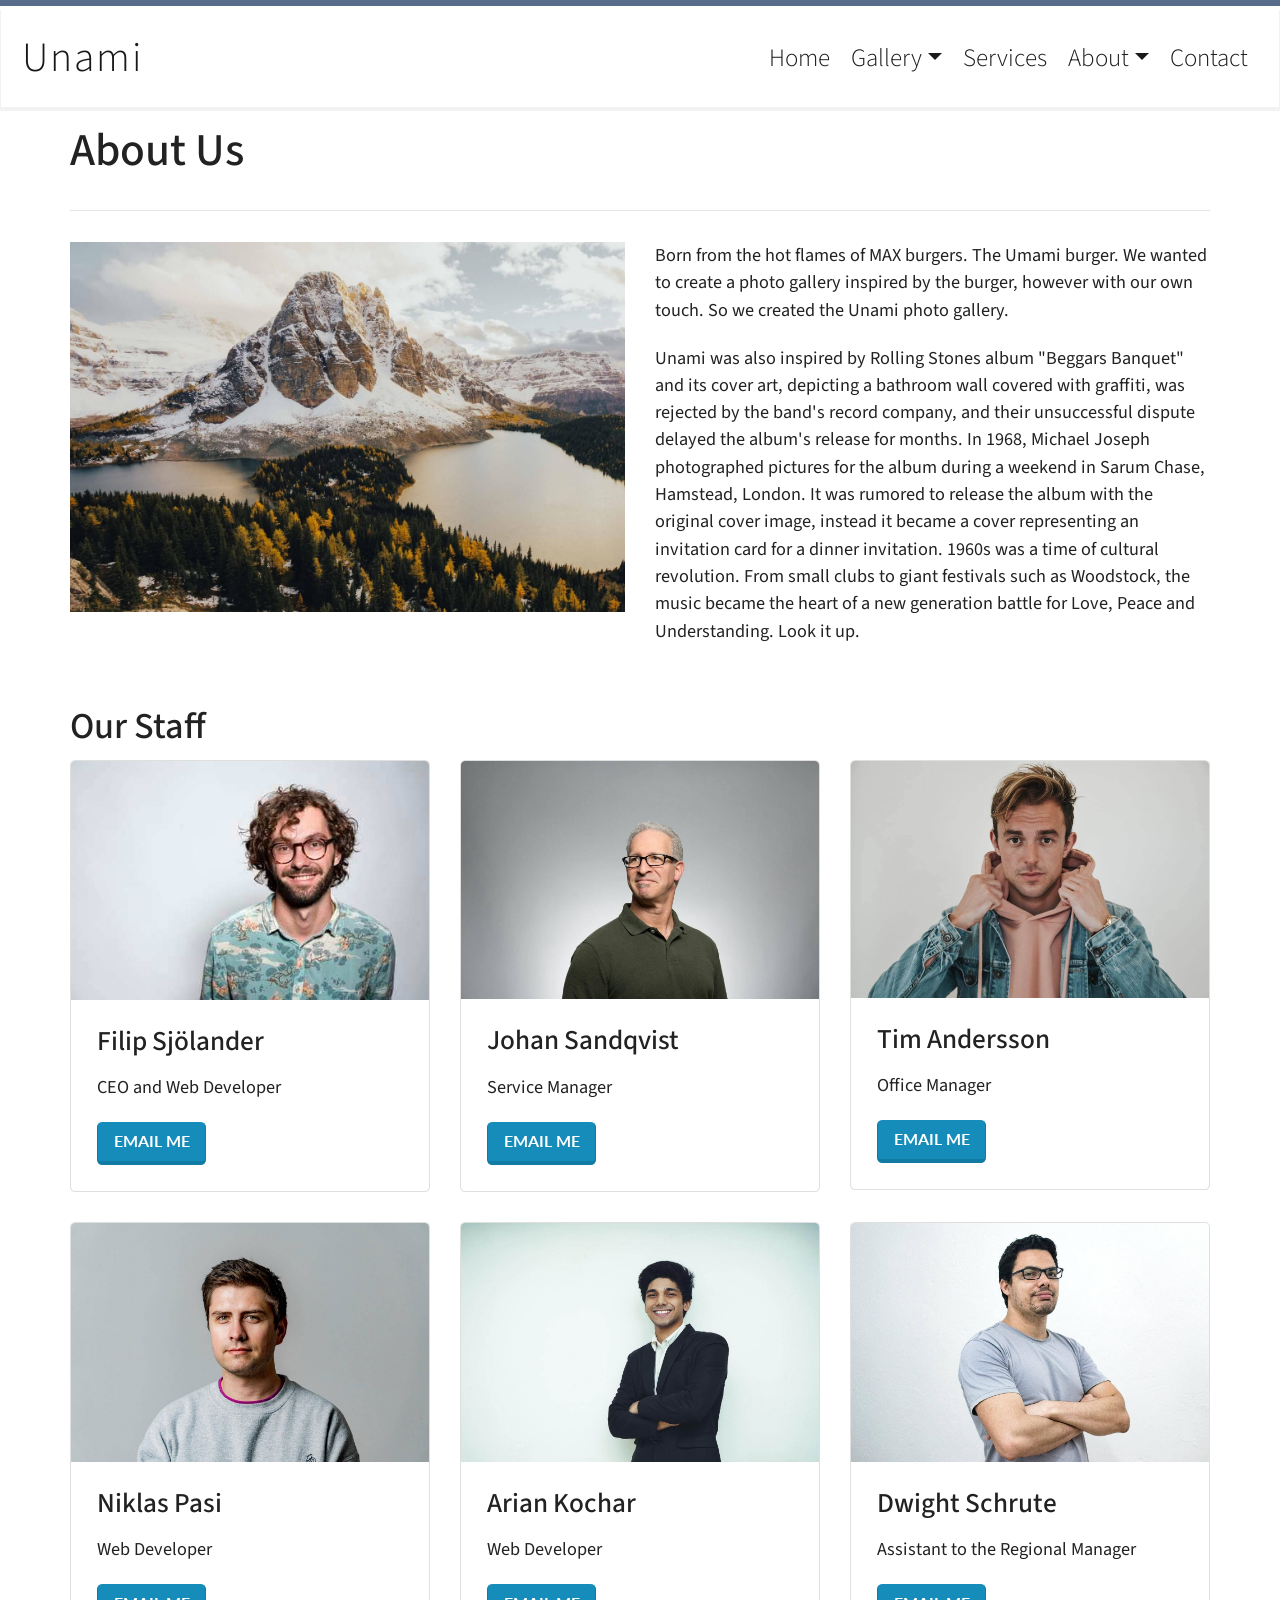
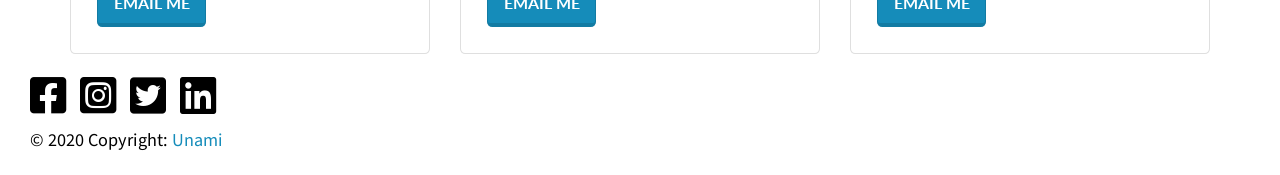
==== commit 76dac468: "upload" ====
--- a/about.html
+++ b/about.html
@@ -11,8 +11,11 @@
     <link rel="manifest" href="favicon/site.webmanifest" />
     <link rel="stylesheet" href="style.css" />
     <link rel="stylesheet" href="bootstrap.min.css" />
-    <script src="https://ajax.googleapis.com/ajax/libs/jquery/3.4.1/jquery.min.js"></script>
-    <script src="https://cdnjs.cloudflare.com/ajax/libs/popper.js/1.16.0/umd/popper.min.js"></script>
+    <script
+      src="https://code.jquery.com/jquery-3.5.1.slim.min.js"
+      integrity="sha256-4+XzXVhsDmqanXGHaHvgh1gMQKX40OUvDEBTu8JcmNs="
+      crossorigin="anonymous"
+    ></script>    <script src="https://cdnjs.cloudflare.com/ajax/libs/popper.js/1.16.0/umd/popper.min.js"></script>
     <script src="https://maxcdn.bootstrapcdn.com/bootstrap/4.4.1/js/bootstrap.min.js"></script>
     <link
       rel="stylesheet"
@@ -49,11 +52,11 @@
             dispute delayed the album's release for months. In 1968, Michael
             Joseph photographed pictures for the album during a weekend in Sarum
             Chase, Hamstead, London. It was rumored to release the album with
-            this cover image, instead it became a cover representing an
+            the original cover image, instead it became a cover representing an
             invitation card for a dinner invitation. 1960s was a time of
             cultural revolution. From small clubs to giant festivals such as
             Woodstock, the music became the heart of a new generation battle for
-            Love, Peace and Understanding.
+            Love, Peace and Understanding. Look it up.
           </p>
         </div>
       </div>
@@ -63,7 +66,7 @@
           <div class="card">
             <img
               class="card-img-top"
-              src="photos/profile-pic1.jpg"
+              src="photos/filipsjolander.jpg"
               alt="Filip Sjölander"
             />
             <div class="card-body">
@@ -79,13 +82,13 @@
           <div class="card">
             <img
               class="card-img-top"
-              src="photos/profile-pic1.jpg"
-              alt="Filip Sjölander"
+              src="photos/johansandqvist.jpg"
+              alt="Johan Sandqvist"
             />
             <div class="card-body">
               <h4 class="card-title">Johan Sandqvist</h4>
               <p class="card-text">Service Manager</p>
-              <a href="mailto:filipsjolander@unami.com" class="btn btn-primary"
+              <a href="mailto:johansandqvist@unami.com" class="btn btn-primary"
                 >Email Me</a
               >
             </div>
@@ -95,13 +98,13 @@
           <div class="card">
             <img
               class="card-img-top"
-              src="photos/profile-pic1.jpg"
-              alt="Filip Sjölander"
+              src="photos/timandersson.jpg"
+              alt="Tim Andersson"
             />
             <div class="card-body">
               <h4 class="card-title">Tim Andersson</h4>
               <p class="card-text">Office Manager</p>
-              <a href="mailto:filipsjolander@unami.com" class="btn btn-primary"
+              <a href="mailto:timanderssonr@unami.com" class="btn btn-primary"
                 >Email Me</a
               >
             </div>
@@ -113,13 +116,13 @@
           <div class="card">
             <img
               class="card-img-top"
-              src="photos/profile-pic1.jpg"
-              alt="Filip Sjölander"
+              src="photos/niklaspasi.jpg"
+              alt="Niklas Pasi"
             />
             <div class="card-body">
               <h4 class="card-title">Niklas Pasi</h4>
               <p class="card-text">Web Developer</p>
-              <a href="mailto:filipsjolander@unami.com" class="btn btn-primary"
+              <a href="mailto:niklaspasi@unami.com" class="btn btn-primary"
                 >Email Me</a
               >
             </div>
@@ -129,13 +132,13 @@
           <div class="card">
             <img
               class="card-img-top"
-              src="photos/profile-pic1.jpg"
-              alt="Filip Sjölander"
+              src="photos/ariankochar.jpg"
+              alt="Arian Kochar"
             />
             <div class="card-body">
               <h4 class="card-title">Arian Kochar</h4>
               <p class="card-text">Web Developer</p>
-              <a href="mailto:filipsjolander@unami.com" class="btn btn-primary"
+              <a href="mailto:ariankochar@unami.com" class="btn btn-primary"
                 >Email Me</a
               >
             </div>
@@ -145,13 +148,13 @@
           <div class="card">
             <img
               class="card-img-top"
-              src="photos/profile-pic1.jpg"
-              alt="Filip Sjölander"
+              src="photos/dwightschrute.jpg"
+              alt="Dwight Schrute"
             />
             <div class="card-body">
               <h4 class="card-title">Dwight Schrute</h4>
               <p class="card-text">Assistant to the Regional Manager</p>
-              <a href="mailto:filipsjolander@unami.com" class="btn btn-primary"
+              <a href="mailto:dwightschrute@unami.com" class="btn btn-primary"
                 >Email Me</a
               >
             </div>
--- a/style.css
+++ b/style.css
@@ -1,4 +1,4 @@
-@import url('https://fonts.googleapis.com/css2?family=Lato:wght@300;400;700&display=swap');
+@import url("https://fonts.googleapis.com/css2?family=Lato:wght@300;400;700&display=swap");
 
 html {
   overflow-y: scroll;
@@ -41,6 +41,7 @@
   font-size: 10rem;
   z-index: 2;
   color: white;
+  letter-spacing: 0.05em;
 }
 
 .under-splashtext {
@@ -48,6 +49,7 @@
   font-size: 3rem;
   margin-top: -3%;
   color: white;
+  letter-spacing: 0.02em;
 }
 
 .btn {
@@ -119,10 +121,10 @@
   margin-bottom: 50px;
   margin-top: 50px;
 }
-.index-footer{
+.index-footer {
   color: black;
 }
-.index-footer .socials a{
+.index-footer .socials a {
   color: white;
 }
 .index-footer p {
@@ -133,3 +135,13 @@
   display: inline;
   color: black;
 }
+.error {
+  margin-top: 420px;
+}
+.index .btn {
+  letter-spacing: 0.1em !important;
+  margin-left: 10px;
+}
+.navbar-brand {
+  letter-spacing: 0.05em;
+}
